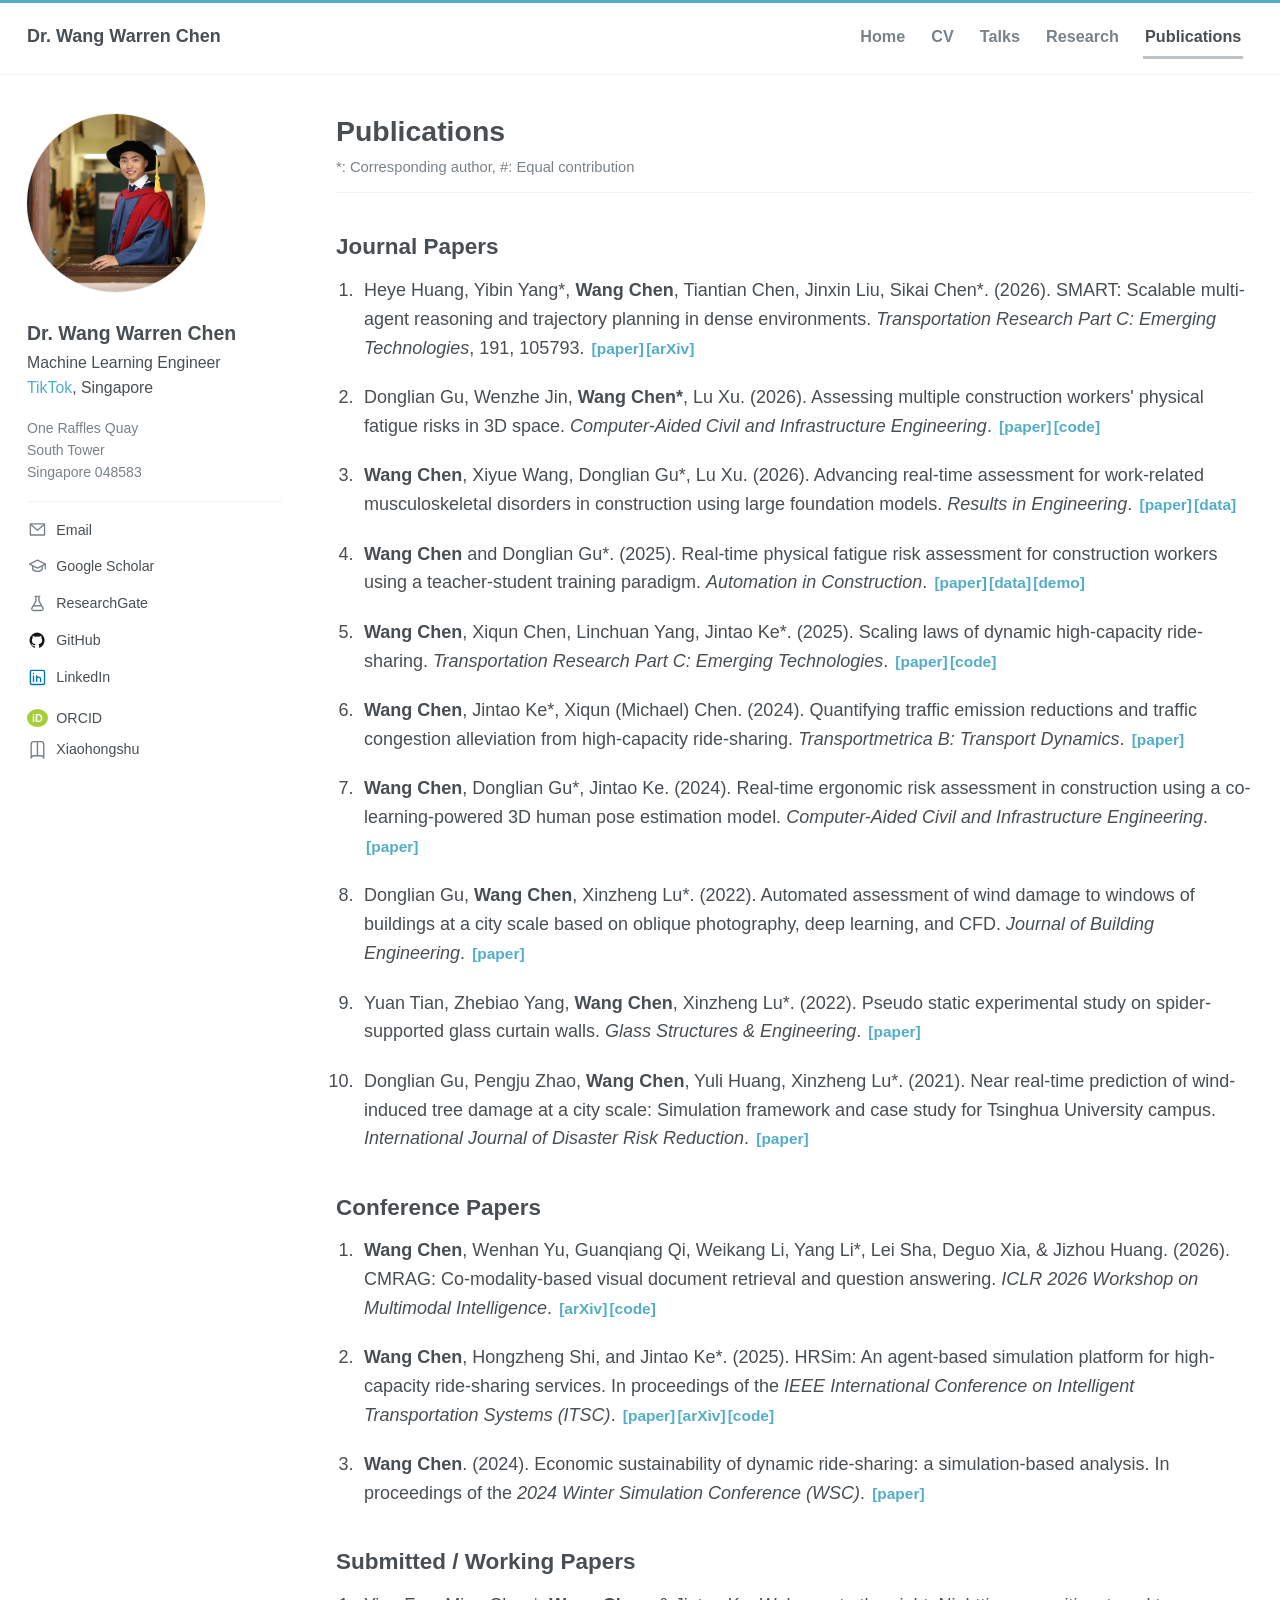
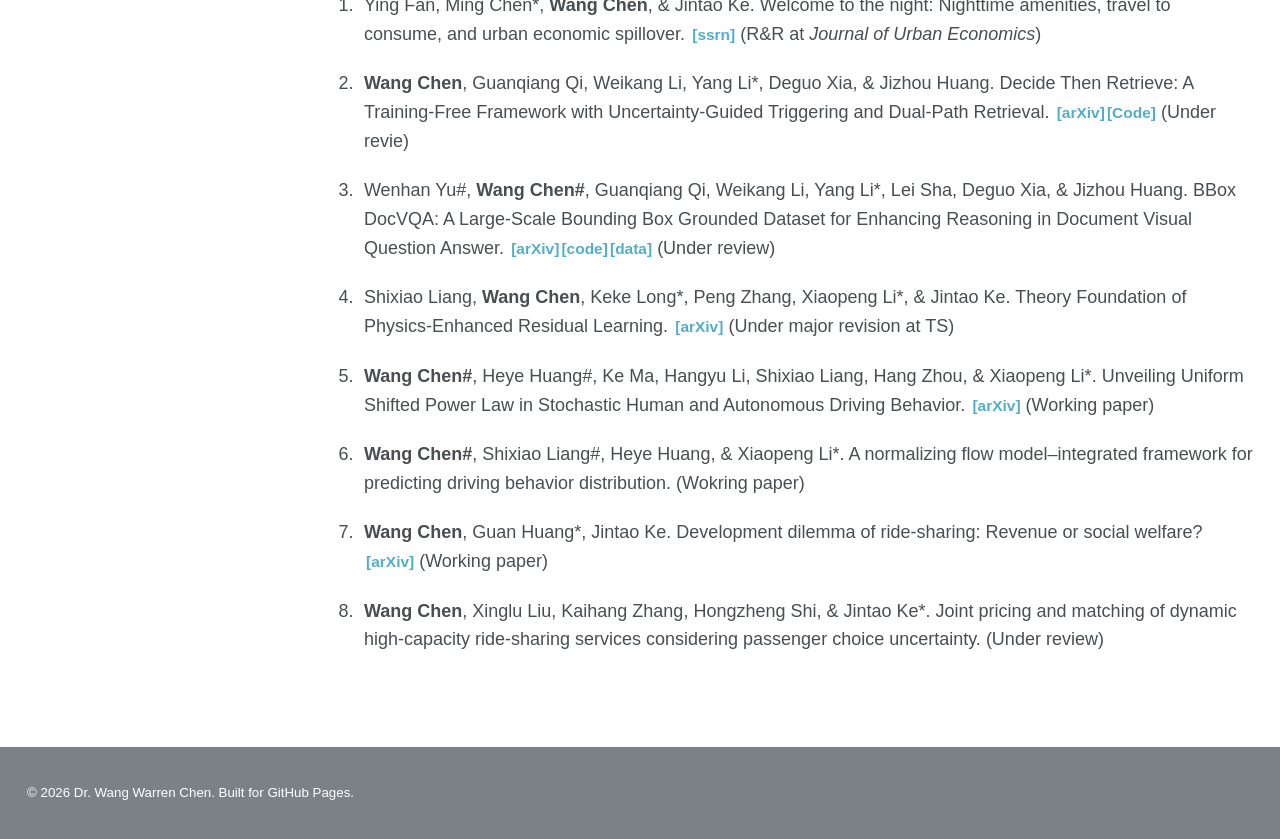
==== publications.html @ ba2c000f "Publish personal academic homepage" ====
<!doctype html>
<html lang="en">
<head>
  <meta charset="utf-8">
  <meta name="viewport" content="width=device-width, initial-scale=1">
  <meta name="description" content="Publications by Dr. Wang Warren Chen.">
  <title>Publications — Dr. Wang Warren Chen</title>
  <link rel="stylesheet" href="assets/css/style.css">
</head>
<body data-page="publications">
  <div data-site-header></div>
  <div class="site-shell">
    <aside class="profile" data-profile aria-label="Profile"></aside>
    <main class="page" id="main-content">
      <header class="page-header">
        <h1>Publications</h1>
        <p class="page-subtitle">*: Corresponding author, #: Equal contribution</p>
      </header>

      <h2>Journal Papers</h2>
      <ol class="publication-list">
        <li>Heye Huang, Yibin Yang*, <strong>Wang Chen</strong>, Tiantian Chen, Jinxin Liu, Sikai Chen*. (2026). SMART: Scalable multi-agent reasoning and trajectory planning in dense environments. <em>Transportation Research Part C: Emerging Technologies</em>, 191, 105793. <span class="paper-links"><a href="https://doi.org/10.1016/j.trc.2026.105793" target="_blank" rel="noopener">[paper]</a><a href="https://arxiv.org/abs/2509.15737" target="_blank" rel="noopener">[arXiv]</a></span></li>
        <li>Donglian Gu, Wenzhe Jin, <strong>Wang Chen*</strong>, Lu Xu. (2026). Assessing multiple construction workers' physical fatigue risks in 3D space. <em>Computer-Aided Civil and Infrastructure Engineering</em>. <span class="paper-links"><a href="https://doi.org/10.1016/j.cacaie.2026.100060" target="_blank" rel="noopener">[paper]</a><a href="https://github.com/WangWarrenChen/MultiPose3D" target="_blank" rel="noopener">[code]</a></span></li>
        <li><strong>Wang Chen</strong>, Xiyue Wang, Donglian Gu*, Lu Xu. (2026). Advancing real-time assessment for work-related musculoskeletal disorders in construction using large foundation models. <em>Results in Engineering</em>. <span class="paper-links"><a href="https://doi.org/10.1016/j.rineng.2026.109224" target="_blank" rel="noopener">[paper]</a><a href="https://drive.google.com/file/d/1qNzchmoMHaZ8wu-apvaWzUYh_M8Gv1V8/view?usp=sharing" target="_blank" rel="noopener">[data]</a></span></li>
        <li><strong>Wang Chen</strong> and Donglian Gu*. (2025). Real-time physical fatigue risk assessment for construction workers using a teacher-student training paradigm. <em>Automation in Construction</em>. <span class="paper-links"><a href="https://doi.org/10.1016/j.autcon.2025.106372" target="_blank" rel="noopener">[paper]</a><a href="https://drive.google.com/file/d/1jkQmhmJO9Hbkcn_pZlgIKTffX5NWCjIz/view?usp=sharing" target="_blank" rel="noopener">[data]</a><a href="https://www.youtube.com/watch?v=IvpaqEGSKNM" target="_blank" rel="noopener">[demo]</a></span></li>
        <li><strong>Wang Chen</strong>, Xiqun Chen, Linchuan Yang, Jintao Ke*. (2025). Scaling laws of dynamic high-capacity ride-sharing. <em>Transportation Research Part C: Emerging Technologies</em>. <span class="paper-links"><a href="https://doi.org/10.1016/j.trc.2025.105064" target="_blank" rel="noopener">[paper]</a><a href="https://github.com/WangWarrenChen/Ride-sharing-simulator" target="_blank" rel="noopener">[code]</a></span></li>
        <li><strong>Wang Chen</strong>, Jintao Ke*, Xiqun (Michael) Chen. (2024). Quantifying traffic emission reductions and traffic congestion alleviation from high-capacity ride-sharing. <em>Transportmetrica B: Transport Dynamics</em>. <span class="paper-links"><a href="https://doi.org/10.1080/21680566.2024.2423235" target="_blank" rel="noopener">[paper]</a></span></li>
        <li><strong>Wang Chen</strong>, Donglian Gu*, Jintao Ke. (2024). Real‐time ergonomic risk assessment in construction using a co‐learning‐powered 3D human pose estimation model. <em>Computer-Aided Civil and Infrastructure Engineering</em>. <span class="paper-links"><a href="https://onlinelibrary.wiley.com/doi/full/10.1111/mice.13139" target="_blank" rel="noopener">[paper]</a></span></li>
        <li>Donglian Gu, <strong>Wang Chen</strong>, Xinzheng Lu*. (2022). Automated assessment of wind damage to windows of buildings at a city scale based on oblique photography, deep learning, and CFD. <em>Journal of Building Engineering</em>. <span class="paper-links"><a href="https://www.sciencedirect.com/science/article/pii/S2352710222003680" target="_blank" rel="noopener">[paper]</a></span></li>
        <li>Yuan Tian, Zhebiao Yang, <strong>Wang Chen</strong>, Xinzheng Lu*. (2022). Pseudo static experimental study on spider-supported glass curtain walls. <em>Glass Structures &amp; Engineering</em>. <span class="paper-links"><a href="https://link.springer.com/article/10.1007/s40940-022-00170-4" target="_blank" rel="noopener">[paper]</a></span></li>
        <li>Donglian Gu, Pengju Zhao, <strong>Wang Chen</strong>, Yuli Huang, Xinzheng Lu*. (2021). Near real-time prediction of wind-induced tree damage at a city scale: Simulation framework and case study for Tsinghua University campus. <em>International Journal of Disaster Risk Reduction</em>. <span class="paper-links"><a href="https://www.sciencedirect.com/science/article/pii/S2212420920315053" target="_blank" rel="noopener">[paper]</a></span></li>
      </ol>

      <h2>Conference Papers</h2>
      <ol class="publication-list">
        <li><strong>Wang Chen</strong>, Wenhan Yu, Guanqiang Qi, Weikang Li, Yang Li*, Lei Sha, Deguo Xia, &amp; Jizhou Huang. (2026). CMRAG: Co-modality-based visual document retrieval and question answering. <em>ICLR 2026 Workshop on Multimodal Intelligence</em>. <span class="paper-links"><a href="https://arxiv.org/abs/2509.02123" target="_blank" rel="noopener">[arXiv]</a><a href="https://github.com/WangWarrenChen/CMRAG" target="_blank" rel="noopener">[code]</a></span></li>
        <li><strong>Wang Chen</strong>, Hongzheng Shi, and Jintao Ke*. (2025). HRSim: An agent-based simulation platform for high-capacity ride-sharing services. In proceedings of the <em>IEEE International Conference on Intelligent Transportation Systems (ITSC)</em>. <span class="paper-links"><a href="https://doi.org/10.1109/ITSC60802.2025.11423827" target="_blank" rel="noopener">[paper]</a><a href="https://arxiv.org/abs/2505.17758" target="_blank" rel="noopener">[arXiv]</a><a href="https://github.com/WangWarrenChen/HRSim" target="_blank" rel="noopener">[code]</a></span></li>
        <li><strong>Wang Chen</strong>. (2024). Economic sustainability of dynamic ride-sharing: a simulation-based analysis. In proceedings of the <em>2024 Winter Simulation Conference (WSC)</em>. <span class="paper-links"><a href="https://ssl.linklings.net/conferences/wsc/wsc2024_program/views/includes/files/doc123s3-file1.pdf" target="_blank" rel="noopener">[paper]</a></span></li>
      </ol>

      <h2>Submitted / Working Papers</h2>
      <ol class="publication-list">
        <li>Ying Fan, Ming Chen*, <strong>Wang Chen</strong>, &amp; Jintao Ke. Welcome to the night: Nighttime amenities, travel to consume, and urban economic spillover. <span class="paper-links"><a href="https://dx.doi.org/10.2139/ssrn.4990817" target="_blank" rel="noopener">[ssrn]</a></span> (R&amp;R at <em>Journal of Urban Economics</em>)</li>
        <li><strong>Wang Chen</strong>, Guanqiang Qi, Weikang Li, Yang Li*, Deguo Xia, &amp; Jizhou Huang. Decide Then Retrieve: A Training-Free Framework with Uncertainty-Guided Triggering and Dual-Path Retrieval. <span class="paper-links"><a href="https://arxiv.org/abs/2601.03908" target="_blank" rel="noopener">[arXiv]</a><a href="https://github.com/WangWarrenChen/DTR" target="_blank" rel="noopener">[Code]</a></span> (Under revie)</li>
        <li>Wenhan Yu#, <strong>Wang Chen#</strong>, Guanqiang Qi, Weikang Li, Yang Li*, Lei Sha, Deguo Xia, &amp; Jizhou Huang. BBox DocVQA: A Large-Scale Bounding Box Grounded Dataset for Enhancing Reasoning in Document Visual Question Answer. <span class="paper-links"><a href="https://arxiv.org/abs/2511.15090" target="_blank" rel="noopener">[arXiv]</a><a href="https://github.com/yuwenhan07/BBox-DocVQA-improve" target="_blank" rel="noopener">[code]</a><a href="https://huggingface.co/datasets/Yuwh07/BBox_DocVQA_Train" target="_blank" rel="noopener">[data]</a></span> (Under review)</li>
        <li>Shixiao Liang, <strong>Wang Chen</strong>, Keke Long*, Peng Zhang, Xiaopeng Li*, &amp; Jintao Ke. Theory Foundation of Physics-Enhanced Residual Learning. <span class="paper-links"><a href="https://arxiv.org/abs/2509.00348" target="_blank" rel="noopener">[arXiv]</a></span> (Under major revision at TS)</li>
        <li><strong>Wang Chen#</strong>, Heye Huang#, Ke Ma, Hangyu Li, Shixiao Liang, Hang Zhou, &amp; Xiaopeng Li*. Unveiling Uniform Shifted Power Law in Stochastic Human and Autonomous Driving Behavior. <span class="paper-links"><a href="https://arxiv.org/abs/2511.00659" target="_blank" rel="noopener">[arXiv]</a></span> (Working paper)</li>
        <li><strong>Wang Chen#</strong>, Shixiao Liang#, Heye Huang, &amp; Xiaopeng Li*. A normalizing flow model–integrated framework for predicting driving behavior distribution. (Wokring paper)</li>
        <li><strong>Wang Chen</strong>, Guan Huang*, Jintao Ke. Development dilemma of ride-sharing: Revenue or social welfare? <span class="paper-links"><a href="https://arxiv.org/pdf/2412.08801" target="_blank" rel="noopener">[arXiv]</a></span> (Working paper)</li>
        <li><strong>Wang Chen</strong>, Xinglu Liu, Kaihang Zhang, Hongzheng Shi, &amp; Jintao Ke*. Joint pricing and matching of dynamic high-capacity ride-sharing services considering passenger choice uncertainty. (Under review)</li>
      </ol>

    </main>
  </div>
  <div data-site-footer></div>
  <script src="assets/js/site.js"></script>
</body>
</html>
---- assets/css/style.css ----
:root {
  --ink: #494e52;
  --muted: #7a8288;
  --line: #f2f3f3;
  --accent: #52adc8;
  --accent-dark: #3e8296;
  --paper: #ffffff;
  --soft: #f8f9f9;
  --max-width: 1280px;
}

* { box-sizing: border-box; }

html {
  min-height: 100%;
  background: var(--paper);
  color-scheme: light;
  font-size: 16px;
  scroll-behavior: smooth;
}

body {
  min-height: 100vh;
  margin: 0;
  color: var(--ink);
  background: var(--paper);
  font-family: -apple-system, BlinkMacSystemFont, "Segoe UI", Roboto, "Helvetica Neue", Arial, sans-serif;
  line-height: 1.55;
  -webkit-font-smoothing: antialiased;
}

body::before {
  position: fixed;
  inset: 0 0 auto;
  z-index: 100;
  height: 3px;
  content: "";
  background: var(--accent);
}

a {
  color: var(--accent);
  text-decoration: none;
  transition: color .18s ease;
}

a:hover,
a:focus-visible {
  color: var(--accent-dark);
  text-decoration: underline;
}

img { max-width: 100%; height: auto; }

.skip-link {
  position: fixed;
  top: -5rem;
  left: 1rem;
  z-index: 200;
  padding: .65rem 1rem;
  color: #fff;
  background: var(--ink);
  border-radius: 3px;
}

.skip-link:focus { top: 1rem; }

.masthead {
  position: relative;
  z-index: 50;
  border-bottom: 1px solid var(--line);
  background: rgba(255, 255, 255, .96);
}

.masthead__inner {
  display: flex;
  align-items: center;
  max-width: var(--max-width);
  min-height: 74px;
  margin: 0 auto;
  padding: .75rem 1.5rem;
}

.site-title {
  flex: 0 0 auto;
  margin-right: auto;
  color: var(--ink);
  font-size: 1rem;
  font-weight: 700;
  white-space: nowrap;
}

.site-title:hover { color: var(--ink); text-decoration: none; }

.nav-toggle {
  display: none;
  width: 42px;
  height: 38px;
  padding: 9px 8px;
  border: 0;
  background: var(--muted);
  border-radius: 3px;
}

.nav-toggle span,
.nav-toggle span::before,
.nav-toggle span::after {
  display: block;
  width: 26px;
  height: 3px;
  background: #fff;
  content: "";
}

.nav-toggle span { position: relative; }
.nav-toggle span::before { position: absolute; top: -7px; }
.nav-toggle span::after { position: absolute; top: 7px; }

.site-nav ul {
  display: flex;
  align-items: center;
  gap: .15rem;
  margin: 0;
  padding: 0;
  list-style: none;
}

.site-nav a {
  position: relative;
  display: block;
  margin: 0 .55rem;
  padding: .55rem .1rem;
  color: var(--muted);
  font-size: .9rem;
  font-weight: 600;
  white-space: nowrap;
}

.site-nav a::after {
  position: absolute;
  right: 0;
  bottom: 0;
  left: 0;
  height: 3px;
  content: "";
  background: #bdc1c4;
  transform: scaleX(0);
  transform-origin: center;
  transition: transform .18s ease;
}

.site-nav a:hover { color: #5c6266; text-decoration: none; }
.site-nav a:hover::after,
.site-nav a[aria-current="page"]::after { transform: scaleX(1); }
.site-nav a[aria-current="page"] { color: var(--ink); }

.site-shell {
  display: grid;
  grid-template-columns: 255px minmax(0, 1fr);
  gap: 3rem;
  max-width: var(--max-width);
  margin: 0 auto;
  padding: 2.15rem 1.5rem 4rem;
}

.profile { min-width: 0; }

.profile__sticky {
  position: sticky;
  top: 2rem;
}

.profile__photo {
  width: 178px;
  height: 178px;
  object-fit: cover;
  object-position: 50% 41%;
  border-radius: 50%;
  box-shadow: 0 0 0 1px rgba(0, 0, 0, .06);
}

.profile__name {
  margin: 1.15rem 0 .3rem;
  color: var(--ink);
  font-size: 1.08rem;
  line-height: 1.25;
}

.profile__role {
  margin: 0 0 1rem;
  color: var(--ink);
  font-size: .88rem;
  line-height: 1.55;
}

.profile__address {
  margin: 0 0 1rem;
  color: var(--muted);
  font-size: .78rem;
  font-style: normal;
  line-height: 1.55;
}

.profile__links {
  margin: 0;
  padding: .9rem 0 0;
  border-top: 1px solid var(--line);
  list-style: none;
}

.profile__links li { margin: 0 0 .42rem; }

.profile__links a {
  display: inline-flex;
  align-items: center;
  gap: .48rem;
  color: var(--ink);
  font-size: .79rem;
}

.profile__links a:hover { color: var(--accent-dark); }

.profile__icon {
  display: inline-grid;
  flex: 0 0 1.15rem;
  width: 1.15rem;
  height: 1.15rem;
  place-items: center;
  color: var(--muted);
  text-align: center;
}

.profile__icon svg {
  width: 1.05rem;
  height: 1.05rem;
  overflow: visible;
  fill: none;
  stroke: currentColor;
  stroke-linecap: round;
  stroke-linejoin: round;
  stroke-width: 1.75;
}

.profile__icon--github svg { fill: #171516; stroke: none; }
.profile__icon--linkedin { color: #0077b5; }

.profile__icon--orcid {
  display: inline-grid;
  width: 1rem;
  height: 1rem;
  place-items: center;
  color: #fff;
  background: #a6ce39;
  border-radius: 50%;
  font-size: .6rem;
  font-weight: 800;
}

.page { min-width: 0; max-width: 920px; }

.page-header {
  margin-bottom: 1.5rem;
  padding-bottom: .7rem;
  border-bottom: 1px solid var(--line);
}

h1,
h2,
h3 {
  color: var(--ink);
  line-height: 1.25;
}

h1 { margin: 0; font-size: 1.58rem; }
h2 { margin: 2.25rem 0 .8rem; font-size: 1.25rem; }
h3 { margin: 1.6rem 0 .45rem; font-size: 1rem; }

p { margin: 0 0 1.25rem; }

.lede { font-size: 1.01rem; line-height: 1.72; }

.small-note,
.page-subtitle {
  color: var(--muted);
  font-size: .82rem;
}

.page-subtitle { margin: .4rem 0 0; }

.news-list,
.content-list,
.publication-list,
.cv-list {
  margin: 0;
  padding-left: 1.25rem;
}

.news-list li,
.content-list li,
.cv-list li {
  margin-bottom: .82rem;
  padding-left: .25rem;
}

.news-list time { font-weight: 700; }

.publication-list {
  list-style: decimal;
}

.publication-list li {
  margin-bottom: 1.15rem;
  padding-left: .3rem;
  line-height: 1.6;
}

.paper-links { white-space: nowrap; }
.paper-links a { margin-left: .12rem; font-size: .86rem; font-weight: 600; }

.cv-section { padding-bottom: .25rem; }

.talk-grid {
  display: grid;
  grid-template-columns: repeat(2, minmax(0, 1fr));
  gap: 1.3rem;
}

.talk-card {
  overflow: hidden;
  border: 1px solid var(--line);
  border-radius: 4px;
  background: #fff;
}

.talk-card img {
  display: block;
  width: 100%;
  aspect-ratio: 1.61 / 1;
  object-fit: cover;
  background: var(--soft);
}

.talk-card__body { padding: 1rem 1rem .9rem; }
.talk-card h2 { margin: 0 0 .5rem; font-size: 1rem; }
.talk-card p { margin: 0 0 .4rem; font-size: .83rem; }
.talk-card .award { color: #986b00; font-weight: 700; }

.research-media {
  overflow: hidden;
  margin: 1.2rem 0 1.5rem;
  border: 1px solid var(--line);
  border-radius: 4px;
}

.research-media img { display: block; width: 100%; }

.video-frame {
  position: relative;
  width: 100%;
  padding-top: 56.25%;
  overflow: hidden;
  background: #111;
  border-radius: 4px;
}

.video-frame iframe {
  position: absolute;
  inset: 0;
  width: 100%;
  height: 100%;
  border: 0;
}

.visitor-counter {
  display: inline-block;
  padding: .85rem;
  border: 1px solid var(--line);
  border-radius: 4px;
  background: var(--soft);
}

.visitor-counter img { display: block; max-width: 100%; margin: 0 auto; }

.home-update {
  margin: 2.5rem 0 0;
  color: var(--muted);
  font-size: .75rem;
}

.footer {
  padding: 2rem 1.5rem;
  color: #fff;
  background: #7a8288;
  font-size: .74rem;
}

.footer__inner { max-width: var(--max-width); margin: 0 auto; }
.footer a { color: #fff; text-decoration: underline; }

@media (min-width: 48em) {
  html { font-size: 18px; }
}

@media (max-width: 980px) {
  .site-shell { grid-template-columns: 210px minmax(0, 1fr); gap: 2rem; }
  .profile__photo { width: 150px; height: 150px; }
  .site-nav a { margin: 0 .35rem; font-size: .83rem; }
}

@media (max-width: 780px) {
  .masthead__inner { flex-wrap: wrap; min-height: 64px; padding: .7rem 1rem; }
  .nav-toggle { display: block; }
  .site-nav { display: none; width: 100%; padding-top: .55rem; }
  .site-nav.is-open { display: block; }
  .site-nav ul { display: grid; grid-template-columns: repeat(2, 1fr); }
  .site-nav a { margin: 0; padding: .65rem .4rem; border-bottom: 1px solid var(--line); }
  .site-nav a::after { display: none; }
  .site-shell { display: block; padding: 1.5rem 1rem 3rem; }
  .profile__sticky { position: static; display: grid; grid-template-columns: 118px 1fr; gap: 1.25rem; margin-bottom: 2rem; padding-bottom: 1.5rem; border-bottom: 1px solid var(--line); }
  .profile__photo { grid-row: 1 / span 5; width: 118px; height: 118px; }
  .profile__name { margin: .15rem 0 .25rem; }
  .profile__role { margin-bottom: .55rem; }
  .profile__address { margin-bottom: .5rem; }
  .profile__links { display: flex; flex-wrap: wrap; gap: .2rem 1rem; padding-top: .5rem; }
  .profile__links li { margin: 0; }
  .talk-grid { grid-template-columns: 1fr; }
}

@media (max-width: 520px) {
  .profile__sticky { display: block; text-align: center; }
  .profile__photo { width: 130px; height: 130px; }
  .profile__links { justify-content: center; }
}

@media print {
  body::before,
  .masthead,
  .profile,
  .footer { display: none !important; }
  .site-shell { display: block; max-width: none; padding: 0; }
  .page { max-width: none; }
  a { color: inherit; text-decoration: none; }
  a[href^="http"]::after { content: " (" attr(href) ")"; font-size: .72em; }
}
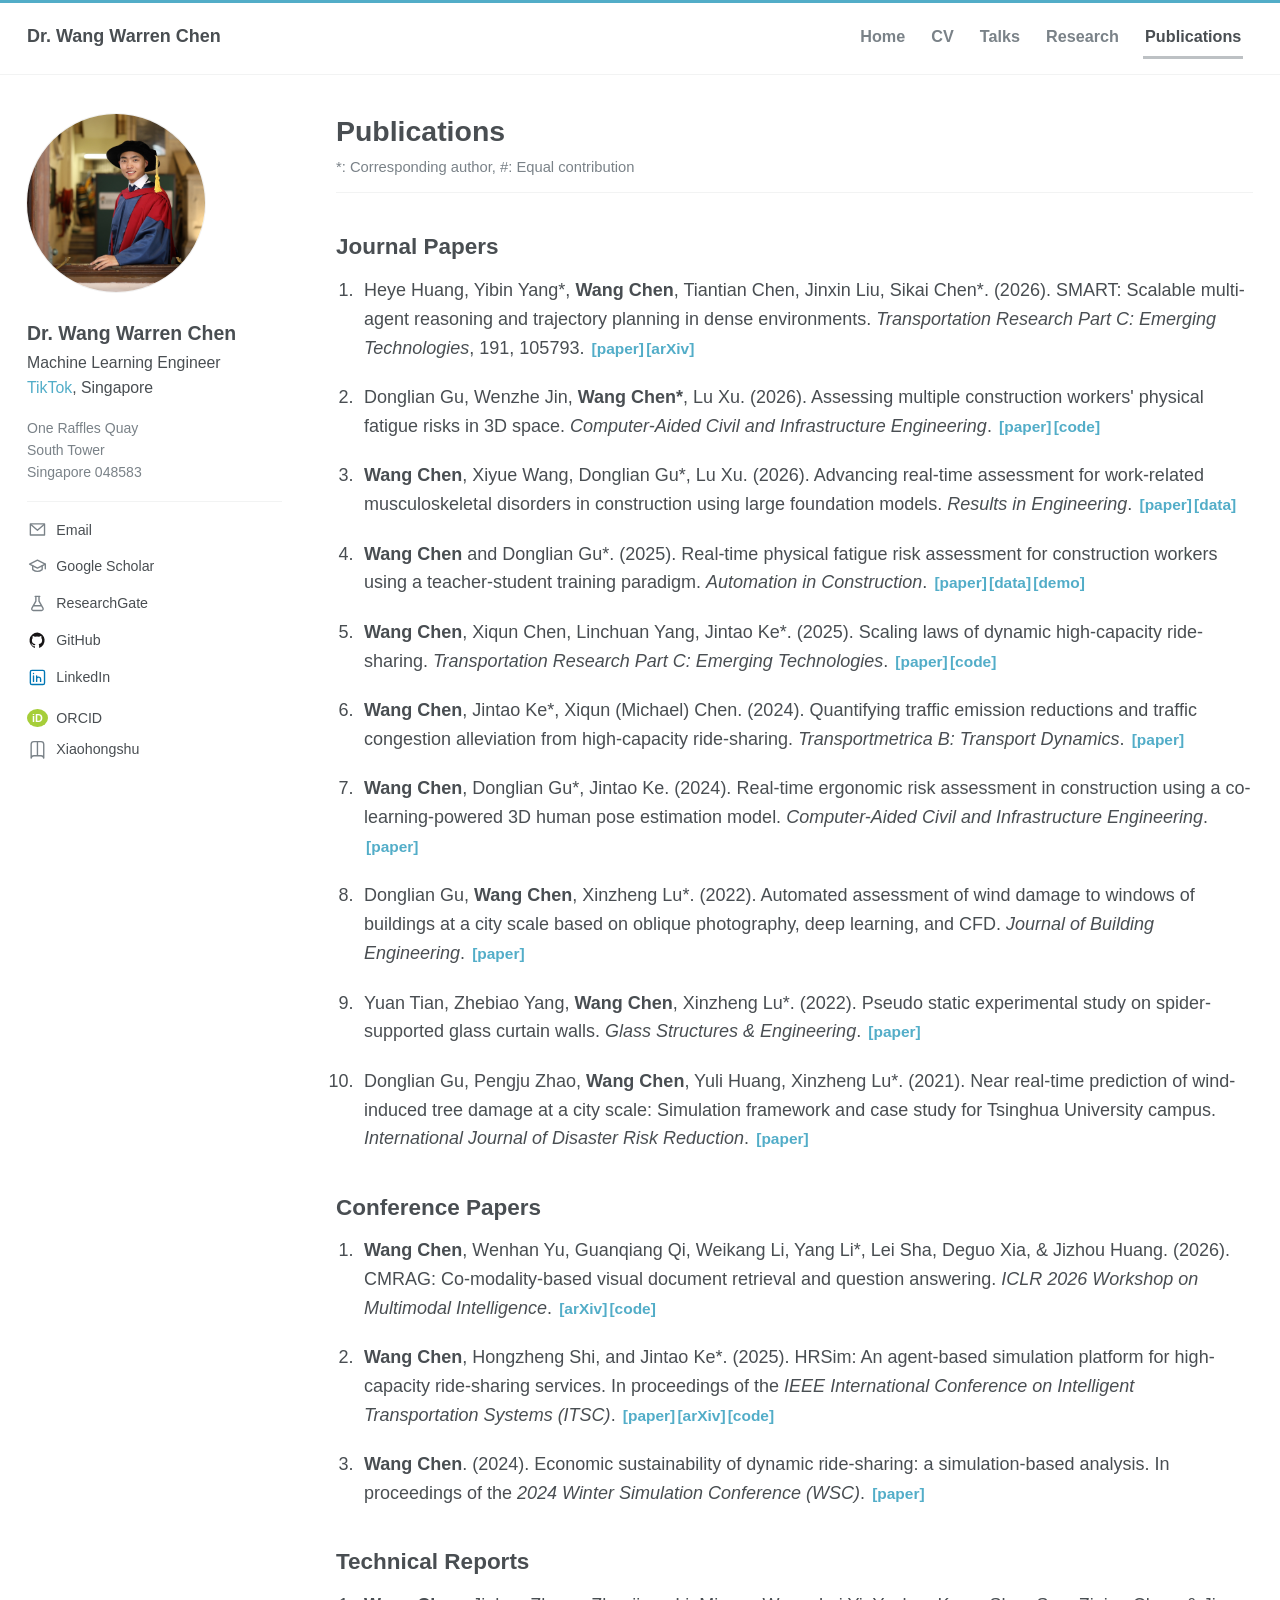
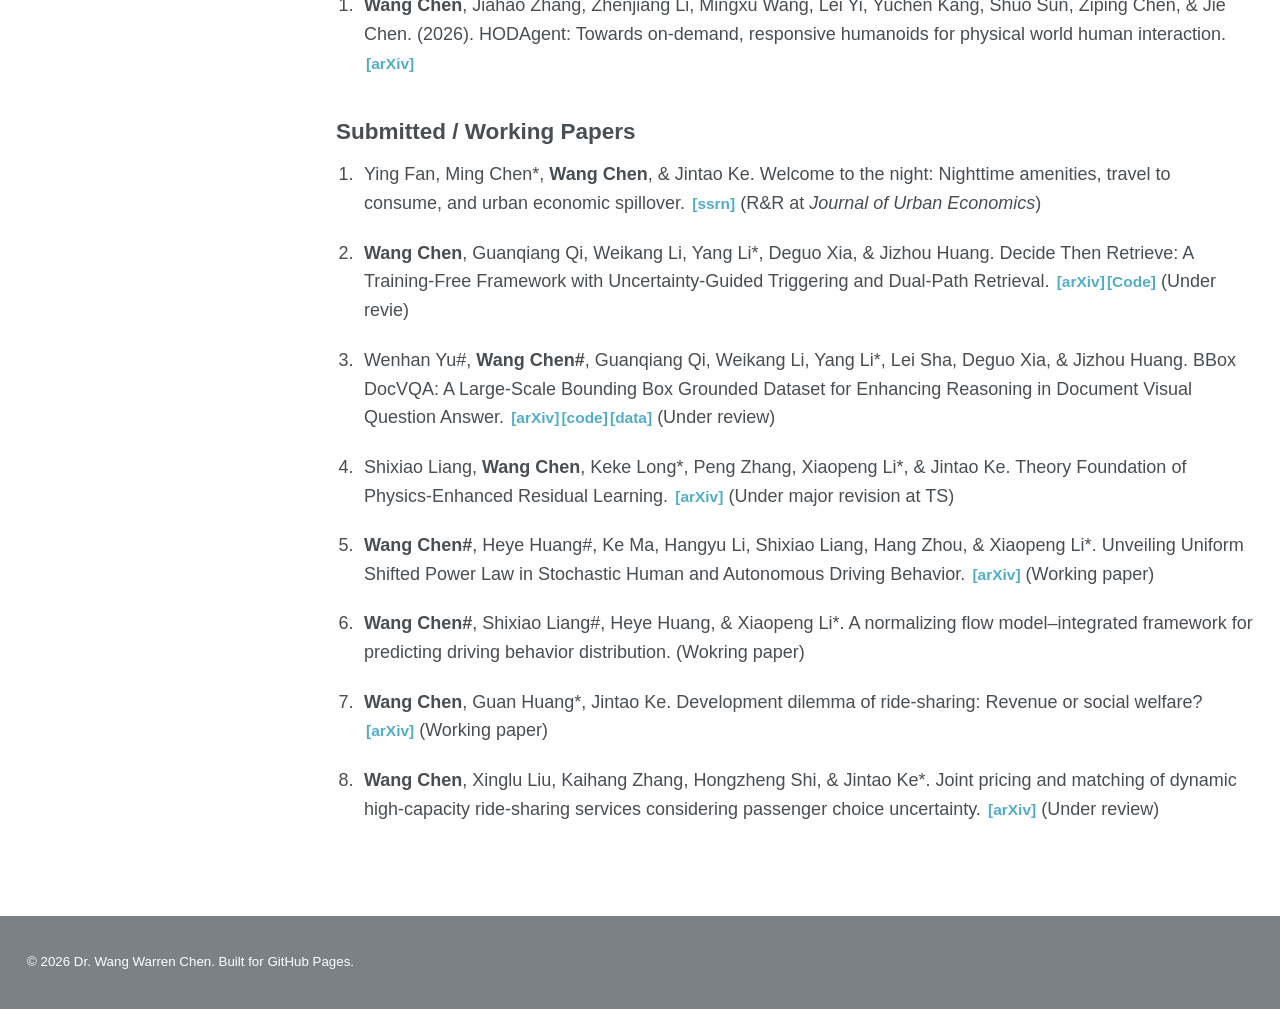
==== commit 09026c77: "Update publications with new technical reports" ====
--- a/publications.html
+++ b/publications.html
@@ -38,6 +38,11 @@
         <li><strong>Wang Chen</strong>. (2024). Economic sustainability of dynamic ride-sharing: a simulation-based analysis. In proceedings of the <em>2024 Winter Simulation Conference (WSC)</em>. <span class="paper-links"><a href="https://ssl.linklings.net/conferences/wsc/wsc2024_program/views/includes/files/doc123s3-file1.pdf" target="_blank" rel="noopener">[paper]</a></span></li>
       </ol>
 
+      <h2>Technical Reports</h2>
+      <ol class="publication-list">
+        <li><strong>Wang Chen</strong>, Jiahao Zhang, Zhenjiang Li, Mingxu Wang, Lei Yi, Yuchen Kang, Shuo Sun, Ziping Chen, &amp; Jie Chen. (2026). HODAgent: Towards on-demand, responsive humanoids for physical world human interaction. <span class="paper-links"><a href="https://arxiv.org/abs/2608.17584v1" target="_blank" rel="noopener">[arXiv]</a></span></li>
+      </ol>
+
       <h2>Submitted / Working Papers</h2>
       <ol class="publication-list">
         <li>Ying Fan, Ming Chen*, <strong>Wang Chen</strong>, &amp; Jintao Ke. Welcome to the night: Nighttime amenities, travel to consume, and urban economic spillover. <span class="paper-links"><a href="https://dx.doi.org/10.2139/ssrn.4990817" target="_blank" rel="noopener">[ssrn]</a></span> (R&amp;R at <em>Journal of Urban Economics</em>)</li>
@@ -47,7 +52,7 @@
         <li><strong>Wang Chen#</strong>, Heye Huang#, Ke Ma, Hangyu Li, Shixiao Liang, Hang Zhou, &amp; Xiaopeng Li*. Unveiling Uniform Shifted Power Law in Stochastic Human and Autonomous Driving Behavior. <span class="paper-links"><a href="https://arxiv.org/abs/2511.00659" target="_blank" rel="noopener">[arXiv]</a></span> (Working paper)</li>
         <li><strong>Wang Chen#</strong>, Shixiao Liang#, Heye Huang, &amp; Xiaopeng Li*. A normalizing flow model–integrated framework for predicting driving behavior distribution. (Wokring paper)</li>
         <li><strong>Wang Chen</strong>, Guan Huang*, Jintao Ke. Development dilemma of ride-sharing: Revenue or social welfare? <span class="paper-links"><a href="https://arxiv.org/pdf/2412.08801" target="_blank" rel="noopener">[arXiv]</a></span> (Working paper)</li>
-        <li><strong>Wang Chen</strong>, Xinglu Liu, Kaihang Zhang, Hongzheng Shi, &amp; Jintao Ke*. Joint pricing and matching of dynamic high-capacity ride-sharing services considering passenger choice uncertainty. (Under review)</li>
+        <li><strong>Wang Chen</strong>, Xinglu Liu, Kaihang Zhang, Hongzheng Shi, &amp; Jintao Ke*. Joint pricing and matching of dynamic high-capacity ride-sharing services considering passenger choice uncertainty. <span class="paper-links"><a href="https://arxiv.org/abs/2608.22440" target="_blank" rel="noopener">[arXiv]</a></span> (Under review)</li>
       </ol>
 
     </main>
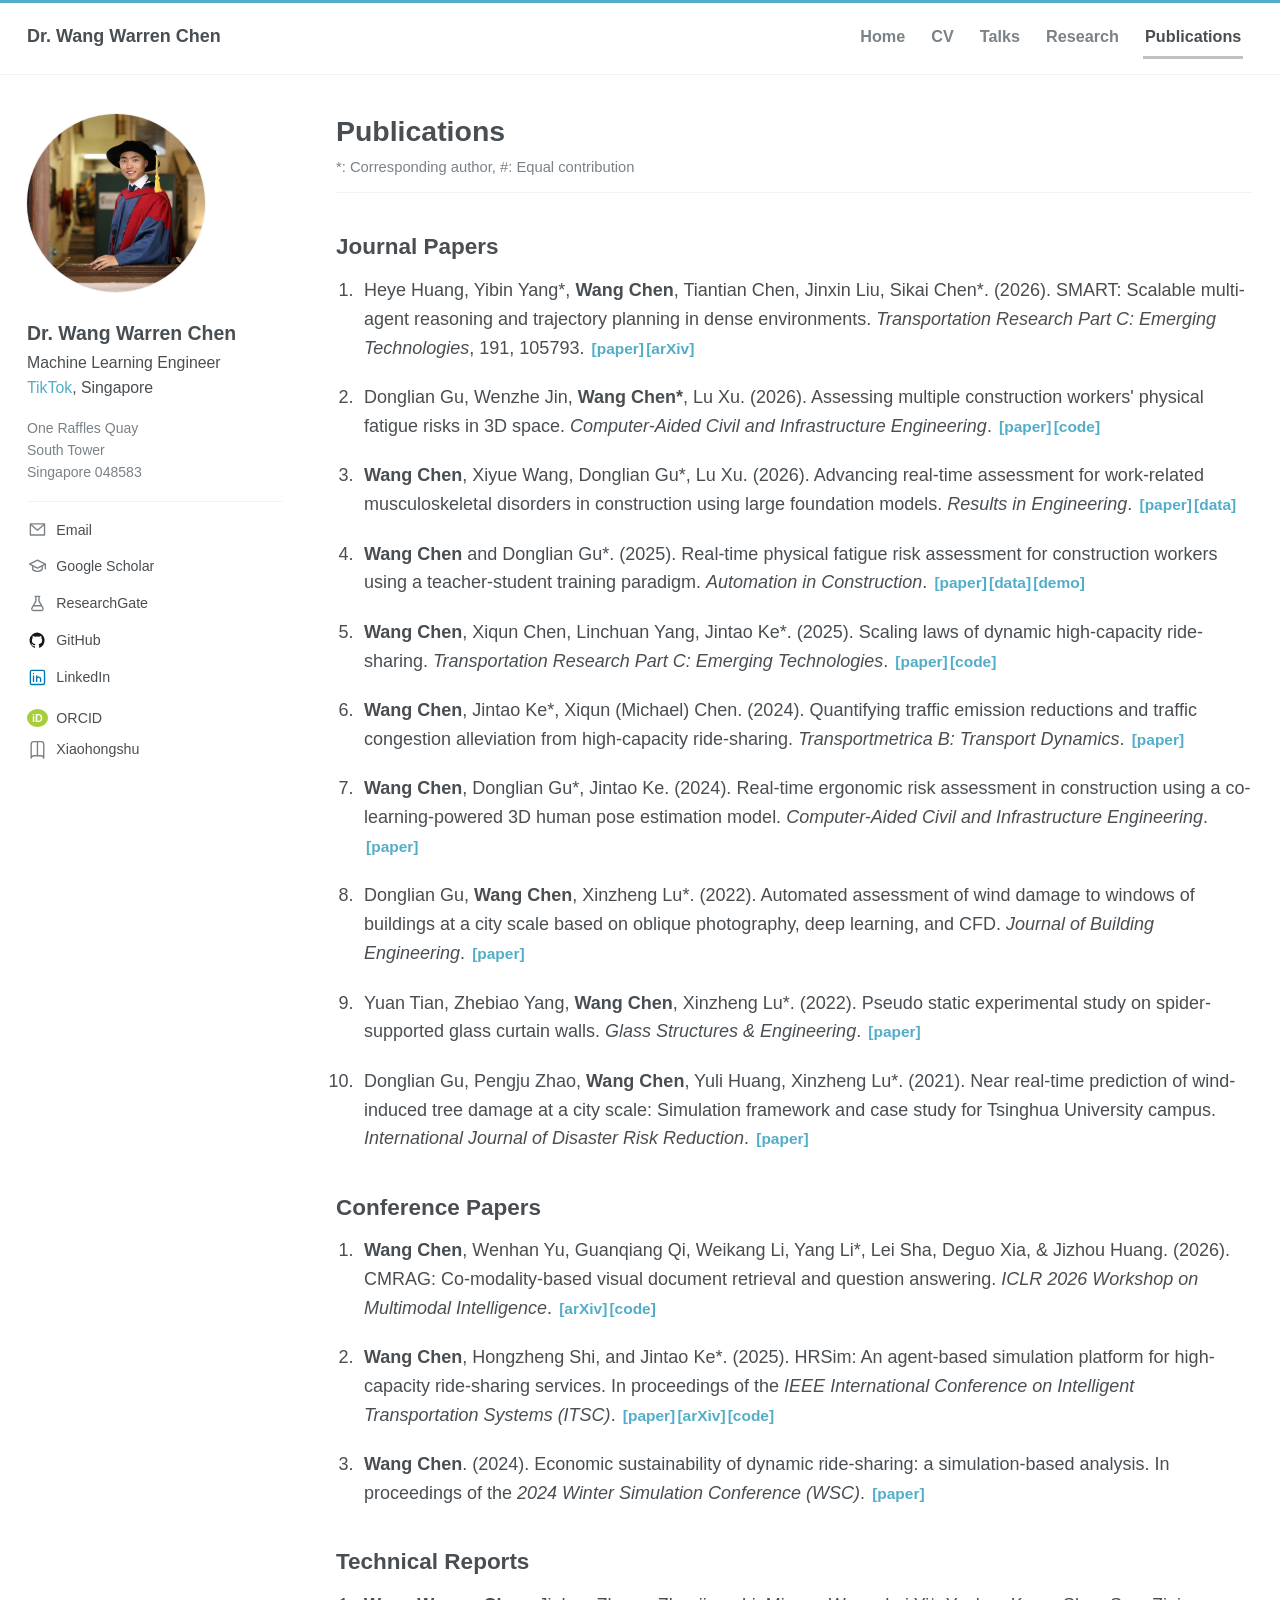
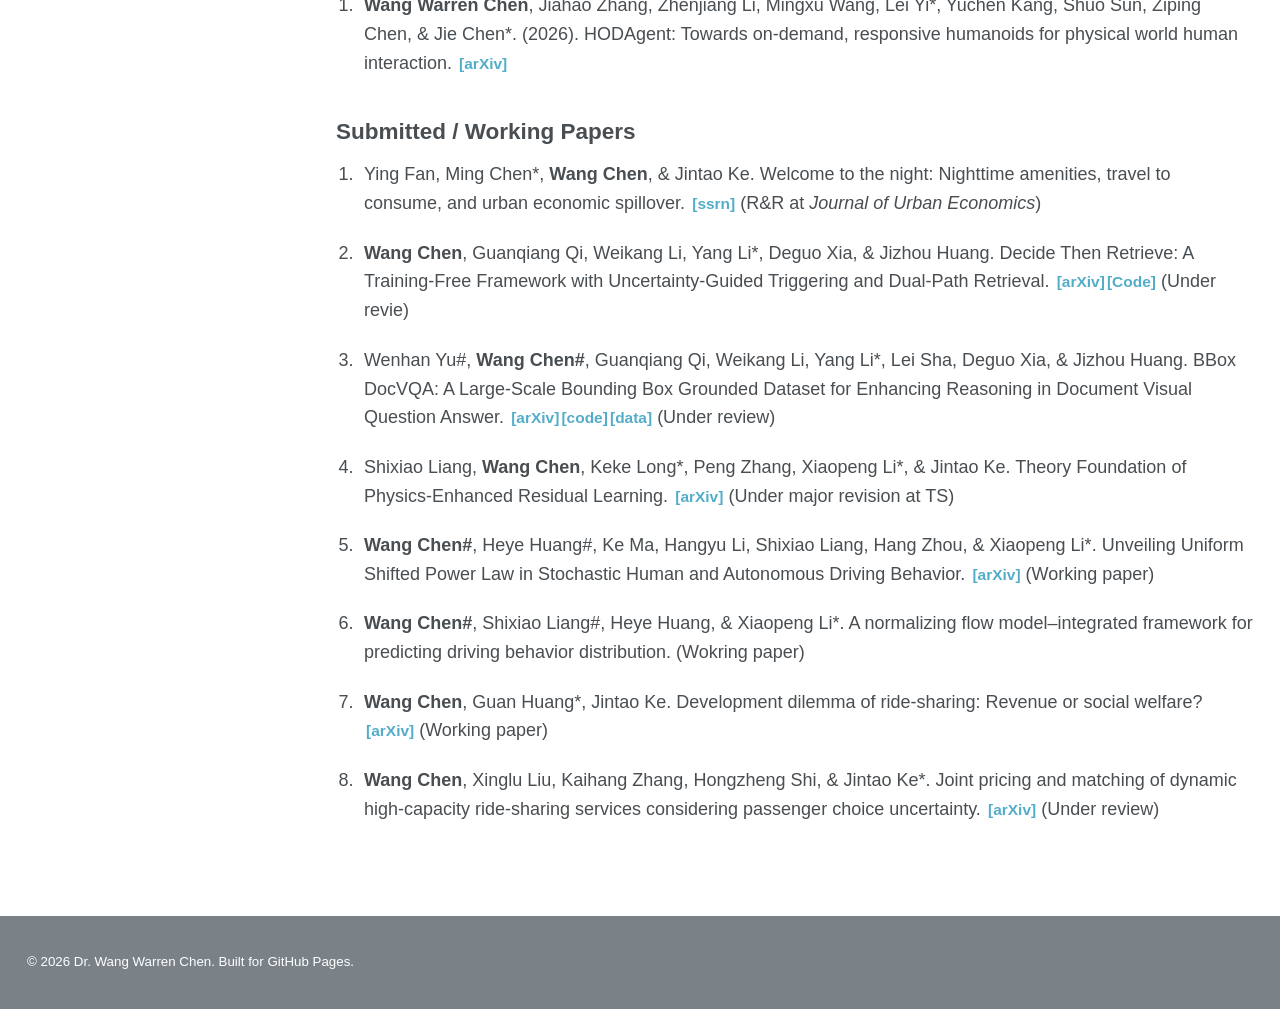
==== commit d910f600: "Correct technical report authors" ====
--- a/publications.html
+++ b/publications.html
@@ -40,7 +40,7 @@
 
       <h2>Technical Reports</h2>
       <ol class="publication-list">
-        <li><strong>Wang Chen</strong>, Jiahao Zhang, Zhenjiang Li, Mingxu Wang, Lei Yi, Yuchen Kang, Shuo Sun, Ziping Chen, &amp; Jie Chen. (2026). HODAgent: Towards on-demand, responsive humanoids for physical world human interaction. <span class="paper-links"><a href="https://arxiv.org/abs/2608.17584v1" target="_blank" rel="noopener">[arXiv]</a></span></li>
+        <li><strong>Wang Warren Chen</strong>, Jiahao Zhang, Zhenjiang Li, Mingxu Wang, Lei Yi*, Yuchen Kang, Shuo Sun, Ziping Chen, &amp; Jie Chen*. (2026). HODAgent: Towards on-demand, responsive humanoids for physical world human interaction. <span class="paper-links"><a href="https://arxiv.org/abs/2608.17584v1" target="_blank" rel="noopener">[arXiv]</a></span></li>
       </ol>
 
       <h2>Submitted / Working Papers</h2>
